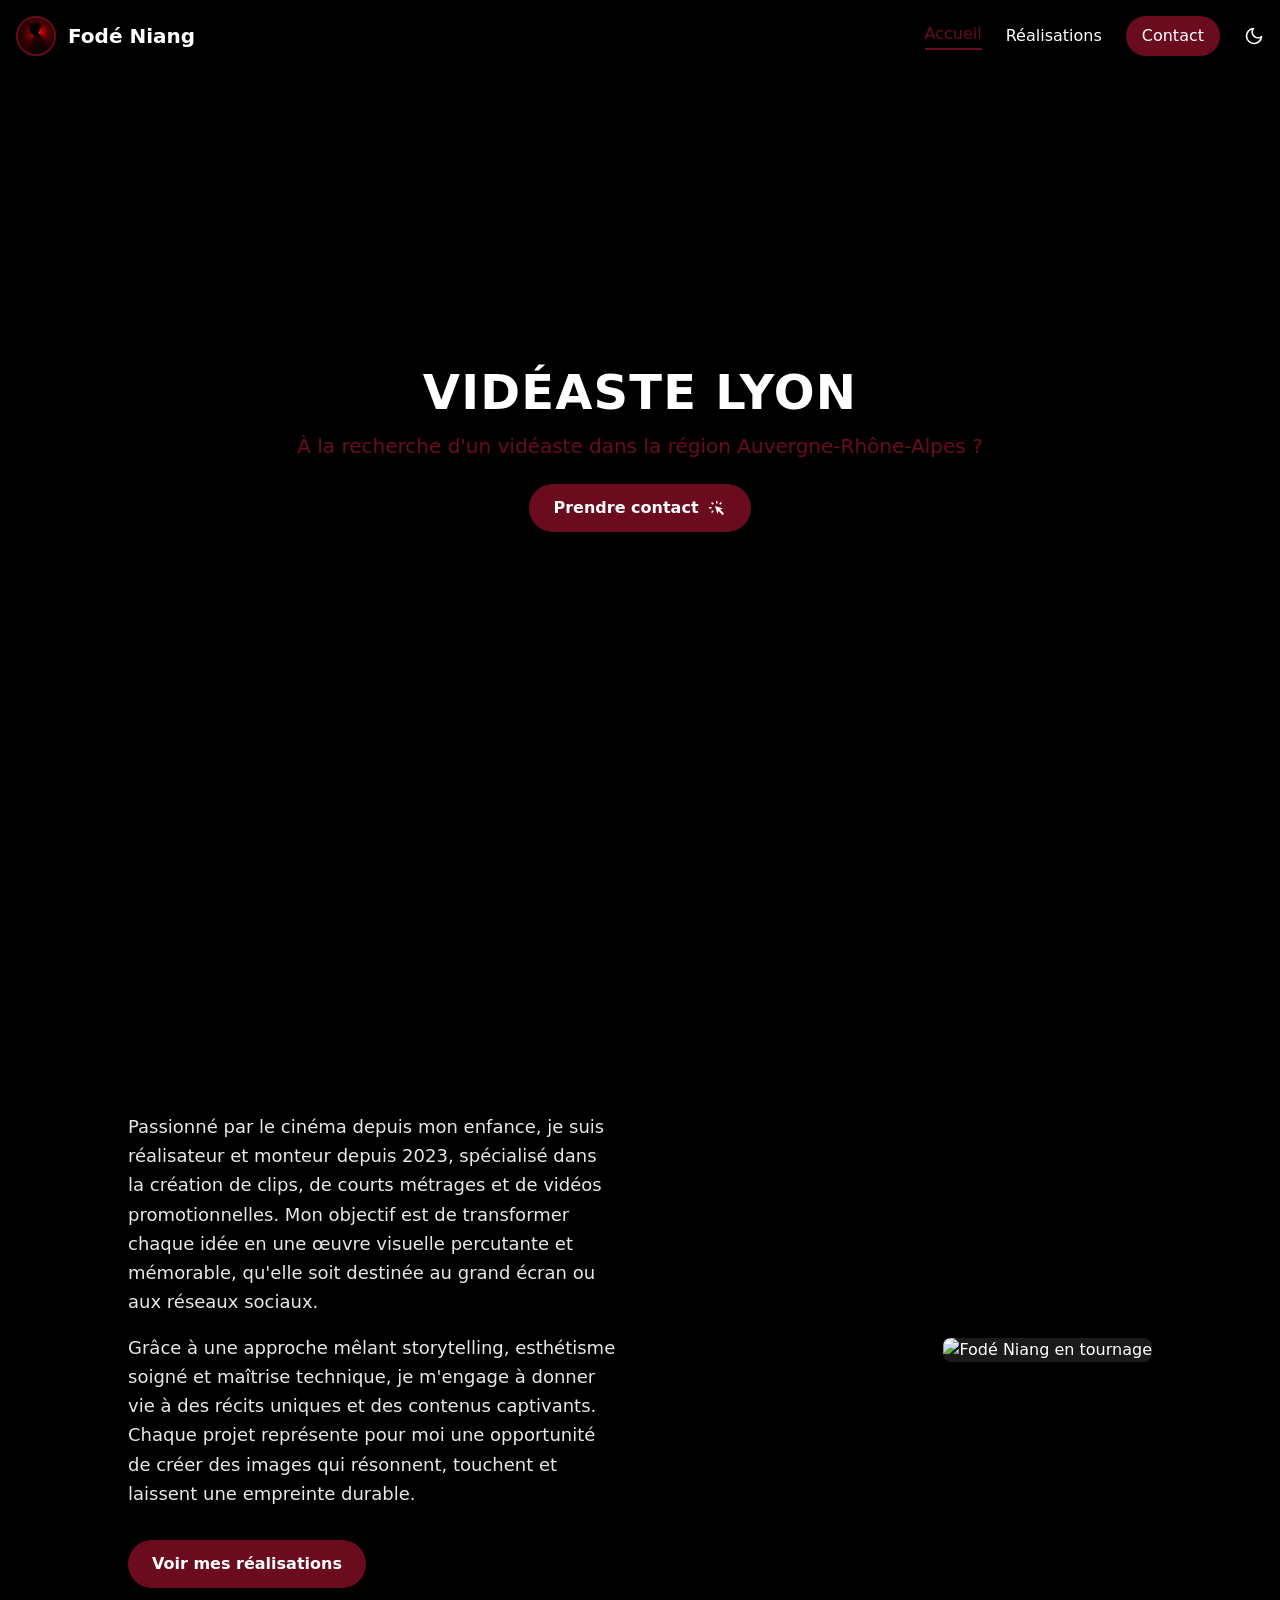
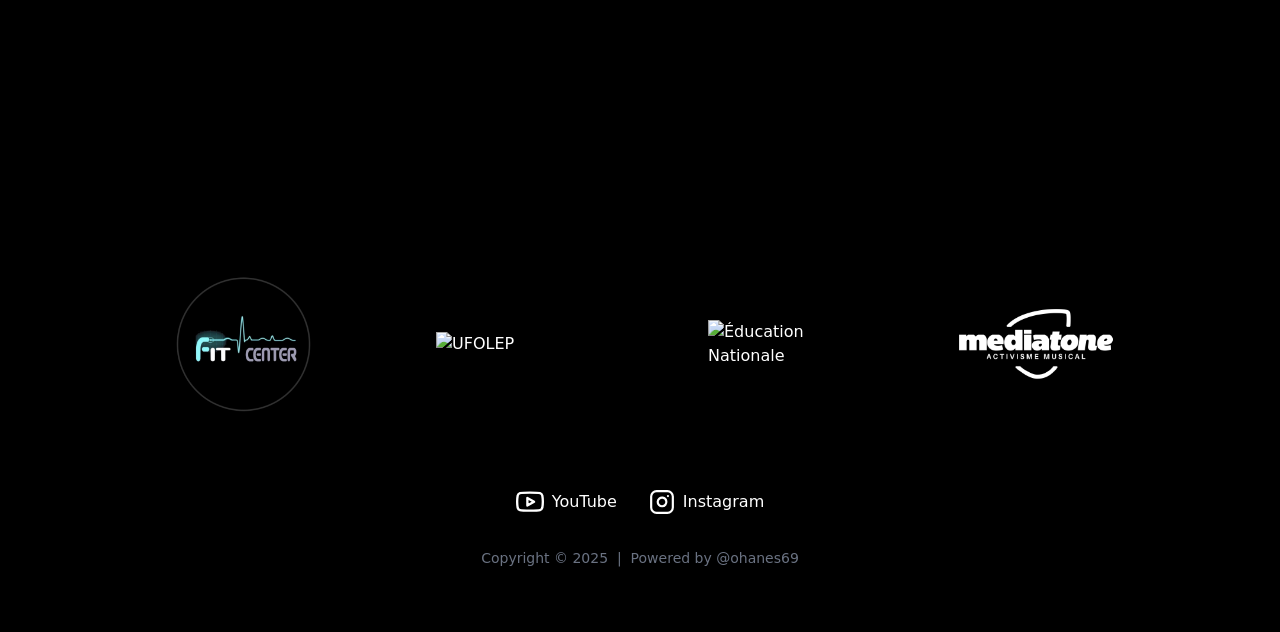
==== src/index.html @ ea73a795 "loading" ====
<!doctype html>
<html lang="fr">
<head>
  <meta charset="UTF-8">
  <title>Fodé Niang - Réalisateur & Monteur</title>
  <link rel="icon" type="image/png" href="./favicon/favicon-32x32.png" sizes="32x32" />
  <link rel="icon" type="image/png" href="./favicon/favicon-96x96.png" sizes="96x96" />
  <link rel="apple-touch-icon" sizes="180x180" href="./favicon/apple-touch-icon.png" />
  <link rel="manifest" href="./favicon/site.webmanifest" />
  <meta name="viewport" content="width=device-width, initial-scale=1.0">
  <link rel="stylesheet" href="./public/output.css">
  <link rel="stylesheet" href="index.css">
  <script src="theme.js" defer></script>
  <script src="index.js" defer></script>
</head>
<body class="bg-black text-white font-sans">

  <!-- Header -->
  <header class="fixed top-0 left-0 right-0 z-50 bg-black bg-opacity-90">
    <div class="container mx-auto px-4 py-4 flex justify-between items-center">
      <!-- Gauche : photo ronde + nom -->
      <a href="index.html" class="flex shrink-0 items-center gap-3 hover:opacity-80 transition">
        <img src="./content/photoprofil1.png" alt="Fodé Niang" class="w-10 h-10 rounded-full object-cover border-2 border-bordeaux">
        <span class="hidden sm:inline text-lg sm:text-xl font-semibold hover:text-bordeaux transition">Fodé Niang</span>
      </a>
      <!-- Droite : navigation -->
      <nav class="flex items-center gap-4 sm:gap-6">
        <a href="index.html" class="text-sm sm:text-base font-medium text-bordeaux border-b-2 border-bordeaux pb-0.5">Accueil</a>
        <a href="realisations.html" class="text-sm sm:text-base font-medium hover:text-bordeaux transition">Réalisations</a>
        <a href="contact.html" class="text-sm sm:text-base font-medium bg-bordeaux hover:bg-bordeaux-dark px-4 py-2 rounded-full transition">Contact</a>
        <button id="themeToggle" aria-label="Changer le thème" class="cursor-pointer text-white hover:text-bordeaux transition">
          <svg id="iconMoon" xmlns="http://www.w3.org/2000/svg" width="20" height="20" viewBox="0 0 24 24" fill="none" stroke="currentColor" stroke-width="2" stroke-linecap="round" stroke-linejoin="round"><path d="M21 12.79A9 9 0 1 1 11.21 3 7 7 0 0 0 21 12.79z"></path></svg>
          <svg id="iconSun" xmlns="http://www.w3.org/2000/svg" width="20" height="20" viewBox="0 0 24 24" fill="none" stroke="currentColor" stroke-width="2" stroke-linecap="round" stroke-linejoin="round"><circle cx="12" cy="12" r="5"></circle><line x1="12" y1="1" x2="12" y2="3"></line><line x1="12" y1="21" x2="12" y2="23"></line><line x1="4.22" y1="4.22" x2="5.64" y2="5.64"></line><line x1="18.36" y1="18.36" x2="19.78" y2="19.78"></line><line x1="1" y1="12" x2="3" y2="12"></line><line x1="21" y1="12" x2="23" y2="12"></line><line x1="4.22" y1="19.78" x2="5.64" y2="18.36"></line><line x1="18.36" y1="5.64" x2="19.78" y2="4.22"></line></svg>
        </button>
      </nav>
    </div>
  </header>

  <main>
    <!-- 1ère section : Bandeau vidéo + overlay -->
    <section class="relative w-full h-screen">
      <div class="absolute inset-0 z-0 overflow-hidden">
        <video
          autoplay
          muted
          loop
          playsinline
          preload="auto"
          disablePictureInPicture
          controlslist="nodownload nofullscreen noplaybackrate"
          id="heroVideo"
          class="w-full h-full object-cover pointer-events-none"
          tabindex="-1">
          <source src="https://foden.s3.fr-par.scw.cloud/bandeausitev3.mp4" type="video/mp4">
        </video>
        <!-- Overlay sombre -->
        <div class="absolute inset-0 bg-black/50"></div>
      </div>
      <div class="relative z-10 h-full flex items-center justify-center text-center px-6">
        <div>
          <h1 class="text-3xl sm:text-5xl font-extrabold mb-4 text-white uppercase tracking-wide">Vidéaste Lyon</h1>
          <p class="text-lg sm:text-xl text-bordeaux font-medium mb-6">À la recherche d'un vidéaste dans la région Auvergne-Rhône-Alpes ?</p>
          <a href="contact.html" class="inline-flex items-center gap-2 bg-bordeaux hover:bg-bordeaux-dark px-6 py-3 rounded-full font-semibold text-white transition">
            <span>Prendre contact</span>
            <svg xmlns="http://www.w3.org/2000/svg" height="20px" viewBox="0 -960 960 960" width="20px" fill="#FFFFFF">
              <path d="M96-456v-72h120v72H96Zm147 216-51-51 85-84 51 50-85 85Zm34-392-85-85 51-51 84 85-50 51Zm471 488L557-335l-53 143-120-384 384 120-143 53 191 191-68 68ZM432-696v-120h72v120h-72Zm203 63-51-50 85-85 51 51-85 84Z"/>
            </svg>
          </a>
        </div>
      </div>
    </section>

    <!-- 2ème section : Présentation -->
    <section class="min-h-screen flex items-center justify-center px-6 lg:px-32 py-20">
      <div class="container mx-auto grid grid-cols-1 lg:grid-cols-2 gap-12 items-center">
        <!-- Texte -->
        <div>
          <p class="text-lg leading-relaxed text-gray-200 mb-4">
            Passionné par le cinéma depuis mon enfance, je suis réalisateur et monteur depuis 2023, spécialisé dans la création de clips, de courts métrages et de vidéos promotionnelles. Mon objectif est de transformer chaque idée en une œuvre visuelle percutante et mémorable, qu'elle soit destinée au grand écran ou aux réseaux sociaux.
          </p>
          <p class="text-lg leading-relaxed text-gray-200 mb-8">
            Grâce à une approche mêlant storytelling, esthétisme soigné et maîtrise technique, je m'engage à donner vie à des récits uniques et des contenus captivants. Chaque projet représente pour moi une opportunité de créer des images qui résonnent, touchent et laissent une empreinte durable.
          </p>
          <a href="realisations.html" class="inline-block px-6 py-3 bg-bordeaux text-white rounded-full font-semibold hover:bg-bordeaux-dark transition">
            Voir mes réalisations
          </a>
        </div>
        <!-- Photo -->
        <div class="flex justify-center lg:justify-end">
          <img src="./content/IMG_8594.JPG" alt="Fodé Niang en tournage" class="rounded-lg shadow-lg max-w-full h-auto max-h-[600px] object-cover">
        </div>
      </div>
    </section>

    <!-- 3ème section : Partenaires & footer -->
    <section class="bg-white py-16 px-6 lg:px-12">
      <div class="max-w-5xl mx-auto">
        <!-- Logos -->
        <div class="grid grid-cols-2 lg:grid-cols-4 gap-8 items-center mb-16">
          <div class="flex justify-center transform hover:scale-105 transition-transform duration-300">
            <img src="./content/logo-fit-center-cropped.png" alt="Fit Center" class="w-24 sm:w-34 rounded-full">
          </div>
          <div class="flex justify-center transform hover:scale-105 transition-transform duration-300">
            <img src="./content/logo-UFOLEP.svg" alt="UFOLEP" class="w-28 sm:w-36">
          </div>
          <div class="flex justify-center transform hover:scale-105 transition-transform duration-300">
            <img src="./content/logo-education-nationale.svg" alt="Éducation Nationale" class="w-24 sm:w-32">
          </div>
          <div class="flex justify-center transform hover:scale-105 transition-transform duration-300">
            <img id="logoMediatone" src="./content/mediatone.png" alt="Mediatone" class="w-32 sm:w-40">
          </div>
        </div>
        <!-- Réseaux sociaux -->
        <div class="flex justify-center gap-8 mb-8">
          <a href="https://www.youtube.com/@Songefilms" target="_blank" class="flex items-center gap-2 text-black hover:opacity-70 transition font-medium">
            <svg xmlns="http://www.w3.org/2000/svg" width="28" height="28" viewBox="0 0 24 24" fill="none" stroke="currentColor" stroke-width="2" stroke-linecap="round" stroke-linejoin="round"><path d="M22.54 6.42a2.78 2.78 0 0 0-1.94-2C18.88 4 12 4 12 4s-6.88 0-8.6.46a2.78 2.78 0 0 0-1.94 2A29 29 0 0 0 1 11.75a29 29 0 0 0 .46 5.33A2.78 2.78 0 0 0 3.4 19c1.72.46 8.6.46 8.6.46s6.88 0 8.6-.46a2.78 2.78 0 0 0 1.94-2 29 29 0 0 0 .46-5.25 29 29 0 0 0-.46-5.33z"></path><polygon points="9.75 15.02 15.5 11.75 9.75 8.48 9.75 15.02"></polygon></svg>
            <span>YouTube</span>
          </a>
          <a href="https://www.instagram.com/songe__prod/" target="_blank" class="flex items-center gap-2 text-black hover:opacity-70 transition font-medium">
            <svg xmlns="http://www.w3.org/2000/svg" width="26" height="26" viewBox="0 0 24 24" fill="none" stroke="currentColor" stroke-width="2" stroke-linecap="round" stroke-linejoin="round"><rect x="2" y="2" width="20" height="20" rx="5" ry="5"></rect><path d="M16 11.37A4 4 0 1 1 12.63 8 4 4 0 0 1 16 11.37z"></path><line x1="17.5" y1="6.5" x2="17.51" y2="6.5"></line></svg>
            <span>Instagram</span>
          </a>
        </div>
        <!-- Copyright -->
        <p class="text-center text-gray-500 text-sm">
          Copyright &copy; 2025 &nbsp;|&nbsp; Powered by <a href="https://www.instagram.com/ohanes69/" target="_blank" class="text-gray-500 hover:text-bordeaux transition">@ohanes69</a>
        </p>
      </div>
    </section>
  </main>
</body>
</html>
---- src/public/output.css ----
/*! tailwindcss v4.0.0 | MIT License | https://tailwindcss.com */
@layer theme, base, components, utilities;
@layer theme {
  :root {
    --font-sans: ui-sans-serif, system-ui, sans-serif, "Apple Color Emoji",
      "Segoe UI Emoji", "Segoe UI Symbol", "Noto Color Emoji";
    --font-serif: ui-serif, Georgia, Cambria, "Times New Roman", Times, serif;
    --font-mono: ui-monospace, SFMono-Regular, Menlo, Monaco, Consolas,
      "Liberation Mono", "Courier New", monospace;
    --color-red-50: oklch(0.971 0.013 17.38);
    --color-red-100: oklch(0.936 0.032 17.717);
    --color-red-200: oklch(0.885 0.062 18.334);
    --color-red-300: oklch(0.808 0.114 19.571);
    --color-red-400: oklch(0.704 0.191 22.216);
    --color-red-500: oklch(0.637 0.237 25.331);
    --color-red-600: oklch(0.577 0.245 27.325);
    --color-red-700: oklch(0.505 0.213 27.518);
    --color-red-800: oklch(0.444 0.177 26.899);
    --color-red-900: oklch(0.396 0.141 25.723);
    --color-red-950: oklch(0.258 0.092 26.042);
    --color-orange-50: oklch(0.98 0.016 73.684);
    --color-orange-100: oklch(0.954 0.038 75.164);
    --color-orange-200: oklch(0.901 0.076 70.697);
    --color-orange-300: oklch(0.837 0.128 66.29);
    --color-orange-400: oklch(0.75 0.183 55.934);
    --color-orange-500: oklch(0.705 0.213 47.604);
    --color-orange-600: oklch(0.646 0.222 41.116);
    --color-orange-700: oklch(0.553 0.195 38.402);
    --color-orange-800: oklch(0.47 0.157 37.304);
    --color-orange-900: oklch(0.408 0.123 38.172);
    --color-orange-950: oklch(0.266 0.079 36.259);
    --color-amber-50: oklch(0.987 0.022 95.277);
    --color-amber-100: oklch(0.962 0.059 95.617);
    --color-amber-200: oklch(0.924 0.12 95.746);
    --color-amber-300: oklch(0.879 0.169 91.605);
    --color-amber-400: oklch(0.828 0.189 84.429);
    --color-amber-500: oklch(0.769 0.188 70.08);
    --color-amber-600: oklch(0.666 0.179 58.318);
    --color-amber-700: oklch(0.555 0.163 48.998);
    --color-amber-800: oklch(0.473 0.137 46.201);
    --color-amber-900: oklch(0.414 0.112 45.904);
    --color-amber-950: oklch(0.279 0.077 45.635);
    --color-yellow-50: oklch(0.987 0.026 102.212);
    --color-yellow-100: oklch(0.973 0.071 103.193);
    --color-yellow-200: oklch(0.945 0.129 101.54);
    --color-yellow-300: oklch(0.905 0.182 98.111);
    --color-yellow-400: oklch(0.852 0.199 91.936);
    --color-yellow-500: oklch(0.795 0.184 86.047);
    --color-yellow-600: oklch(0.681 0.162 75.834);
    --color-yellow-700: oklch(0.554 0.135 66.442);
    --color-yellow-800: oklch(0.476 0.114 61.907);
    --color-yellow-900: oklch(0.421 0.095 57.708);
    --color-yellow-950: oklch(0.286 0.066 53.813);
    --color-lime-50: oklch(0.986 0.031 120.757);
    --color-lime-100: oklch(0.967 0.067 122.328);
    --color-lime-200: oklch(0.938 0.127 124.321);
    --color-lime-300: oklch(0.897 0.196 126.665);
    --color-lime-400: oklch(0.841 0.238 128.85);
    --color-lime-500: oklch(0.768 0.233 130.85);
    --color-lime-600: oklch(0.648 0.2 131.684);
    --color-lime-700: oklch(0.532 0.157 131.589);
    --color-lime-800: oklch(0.453 0.124 130.933);
    --color-lime-900: oklch(0.405 0.101 131.063);
    --color-lime-950: oklch(0.274 0.072 132.109);
    --color-green-50: oklch(0.982 0.018 155.826);
    --color-green-100: oklch(0.962 0.044 156.743);
    --color-green-200: oklch(0.925 0.084 155.995);
    --color-green-300: oklch(0.871 0.15 154.449);
    --color-green-400: oklch(0.792 0.209 151.711);
    --color-green-500: oklch(0.723 0.219 149.579);
    --color-green-600: oklch(0.627 0.194 149.214);
    --color-green-700: oklch(0.527 0.154 150.069);
    --color-green-800: oklch(0.448 0.119 151.328);
    --color-green-900: oklch(0.393 0.095 152.535);
    --color-green-950: oklch(0.266 0.065 152.934);
    --color-emerald-50: oklch(0.979 0.021 166.113);
    --color-emerald-100: oklch(0.95 0.052 163.051);
    --color-emerald-200: oklch(0.905 0.093 164.15);
    --color-emerald-300: oklch(0.845 0.143 164.978);
    --color-emerald-400: oklch(0.765 0.177 163.223);
    --color-emerald-500: oklch(0.696 0.17 162.48);
    --color-emerald-600: oklch(0.596 0.145 163.225);
    --color-emerald-700: oklch(0.508 0.118 165.612);
    --color-emerald-800: oklch(0.432 0.095 166.913);
    --color-emerald-900: oklch(0.378 0.077 168.94);
    --color-emerald-950: oklch(0.262 0.051 172.552);
    --color-teal-50: oklch(0.984 0.014 180.72);
    --color-teal-100: oklch(0.953 0.051 180.801);
    --color-teal-200: oklch(0.91 0.096 180.426);
    --color-teal-300: oklch(0.855 0.138 181.071);
    --color-teal-400: oklch(0.777 0.152 181.912);
    --color-teal-500: oklch(0.704 0.14 182.503);
    --color-teal-600: oklch(0.6 0.118 184.704);
    --color-teal-700: oklch(0.511 0.096 186.391);
    --color-teal-800: oklch(0.437 0.078 188.216);
    --color-teal-900: oklch(0.386 0.063 188.416);
    --color-teal-950: oklch(0.277 0.046 192.524);
    --color-cyan-50: oklch(0.984 0.019 200.873);
    --color-cyan-100: oklch(0.956 0.045 203.388);
    --color-cyan-200: oklch(0.917 0.08 205.041);
    --color-cyan-300: oklch(0.865 0.127 207.078);
    --color-cyan-400: oklch(0.789 0.154 211.53);
    --color-cyan-500: oklch(0.715 0.143 215.221);
    --color-cyan-600: oklch(0.609 0.126 221.723);
    --color-cyan-700: oklch(0.52 0.105 223.128);
    --color-cyan-800: oklch(0.45 0.085 224.283);
    --color-cyan-900: oklch(0.398 0.07 227.392);
    --color-cyan-950: oklch(0.302 0.056 229.695);
    --color-sky-50: oklch(0.977 0.013 236.62);
    --color-sky-100: oklch(0.951 0.026 236.824);
    --color-sky-200: oklch(0.901 0.058 230.902);
    --color-sky-300: oklch(0.828 0.111 230.318);
    --color-sky-400: oklch(0.746 0.16 232.661);
    --color-sky-500: oklch(0.685 0.169 237.323);
    --color-sky-600: oklch(0.588 0.158 241.966);
    --color-sky-700: oklch(0.5 0.134 242.749);
    --color-sky-800: oklch(0.443 0.11 240.79);
    --color-sky-900: oklch(0.391 0.09 240.876);
    --color-sky-950: oklch(0.293 0.066 243.157);
    --color-blue-50: oklch(0.97 0.014 254.604);
    --color-blue-100: oklch(0.932 0.032 255.585);
    --color-blue-200: oklch(0.882 0.059 254.128);
    --color-blue-300: oklch(0.809 0.105 251.813);
    --color-blue-400: oklch(0.707 0.165 254.624);
    --color-blue-500: oklch(0.623 0.214 259.815);
    --color-blue-600: oklch(0.546 0.245 262.881);
    --color-blue-700: oklch(0.488 0.243 264.376);
    --color-blue-800: oklch(0.424 0.199 265.638);
    --color-blue-900: oklch(0.379 0.146 265.522);
    --color-blue-950: oklch(0.282 0.091 267.935);
    --color-indigo-50: oklch(0.962 0.018 272.314);
    --color-indigo-100: oklch(0.93 0.034 272.788);
    --color-indigo-200: oklch(0.87 0.065 274.039);
    --color-indigo-300: oklch(0.785 0.115 274.713);
    --color-indigo-400: oklch(0.673 0.182 276.935);
    --color-indigo-500: oklch(0.585 0.233 277.117);
    --color-indigo-600: oklch(0.511 0.262 276.966);
    --color-indigo-700: oklch(0.457 0.24 277.023);
    --color-indigo-800: oklch(0.398 0.195 277.366);
    --color-indigo-900: oklch(0.359 0.144 278.697);
    --color-indigo-950: oklch(0.257 0.09 281.288);
    --color-violet-50: oklch(0.969 0.016 293.756);
    --color-violet-100: oklch(0.943 0.029 294.588);
    --color-violet-200: oklch(0.894 0.057 293.283);
    --color-violet-300: oklch(0.811 0.111 293.571);
    --color-violet-400: oklch(0.702 0.183 293.541);
    --color-violet-500: oklch(0.606 0.25 292.717);
    --color-violet-600: oklch(0.541 0.281 293.009);
    --color-violet-700: oklch(0.491 0.27 292.581);
    --color-violet-800: oklch(0.432 0.232 292.759);
    --color-violet-900: oklch(0.38 0.189 293.745);
    --color-violet-950: oklch(0.283 0.141 291.089);
    --color-purple-50: oklch(0.977 0.014 308.299);
    --color-purple-100: oklch(0.946 0.033 307.174);
    --color-purple-200: oklch(0.902 0.063 306.703);
    --color-purple-300: oklch(0.827 0.119 306.383);
    --color-purple-400: oklch(0.714 0.203 305.504);
    --color-purple-500: oklch(0.627 0.265 303.9);
    --color-purple-600: oklch(0.558 0.288 302.321);
    --color-purple-700: oklch(0.496 0.265 301.924);
    --color-purple-800: oklch(0.438 0.218 303.724);
    --color-purple-900: oklch(0.381 0.176 304.987);
    --color-purple-950: oklch(0.291 0.149 302.717);
    --color-fuchsia-50: oklch(0.977 0.017 320.058);
    --color-fuchsia-100: oklch(0.952 0.037 318.852);
    --color-fuchsia-200: oklch(0.903 0.076 319.62);
    --color-fuchsia-300: oklch(0.833 0.145 321.434);
    --color-fuchsia-400: oklch(0.74 0.238 322.16);
    --color-fuchsia-500: oklch(0.667 0.295 322.15);
    --color-fuchsia-600: oklch(0.591 0.293 322.896);
    --color-fuchsia-700: oklch(0.518 0.253 323.949);
    --color-fuchsia-800: oklch(0.452 0.211 324.591);
    --color-fuchsia-900: oklch(0.401 0.17 325.612);
    --color-fuchsia-950: oklch(0.293 0.136 325.661);
    --color-pink-50: oklch(0.971 0.014 343.198);
    --color-pink-100: oklch(0.948 0.028 342.258);
    --color-pink-200: oklch(0.899 0.061 343.231);
    --color-pink-300: oklch(0.823 0.12 346.018);
    --color-pink-400: oklch(0.718 0.202 349.761);
    --color-pink-500: oklch(0.656 0.241 354.308);
    --color-pink-600: oklch(0.592 0.249 0.584);
    --color-pink-700: oklch(0.525 0.223 3.958);
    --color-pink-800: oklch(0.459 0.187 3.815);
    --color-pink-900: oklch(0.408 0.153 2.432);
    --color-pink-950: oklch(0.284 0.109 3.907);
    --color-rose-50: oklch(0.969 0.015 12.422);
    --color-rose-100: oklch(0.941 0.03 12.58);
    --color-rose-200: oklch(0.892 0.058 10.001);
    --color-rose-300: oklch(0.81 0.117 11.638);
    --color-rose-400: oklch(0.712 0.194 13.428);
    --color-rose-500: oklch(0.645 0.246 16.439);
    --color-rose-600: oklch(0.586 0.253 17.585);
    --color-rose-700: oklch(0.514 0.222 16.935);
    --color-rose-800: oklch(0.455 0.188 13.697);
    --color-rose-900: oklch(0.41 0.159 10.272);
    --color-rose-950: oklch(0.271 0.105 12.094);
    --color-slate-50: oklch(0.984 0.003 247.858);
    --color-slate-100: oklch(0.968 0.007 247.896);
    --color-slate-200: oklch(0.929 0.013 255.508);
    --color-slate-300: oklch(0.869 0.022 252.894);
    --color-slate-400: oklch(0.704 0.04 256.788);
    --color-slate-500: oklch(0.554 0.046 257.417);
    --color-slate-600: oklch(0.446 0.043 257.281);
    --color-slate-700: oklch(0.372 0.044 257.287);
    --color-slate-800: oklch(0.279 0.041 260.031);
    --color-slate-900: oklch(0.208 0.042 265.755);
    --color-slate-950: oklch(0.129 0.042 264.695);
    --color-gray-50: oklch(0.985 0.002 247.839);
    --color-gray-100: oklch(0.967 0.003 264.542);
    --color-gray-200: oklch(0.928 0.006 264.531);
    --color-gray-300: oklch(0.872 0.01 258.338);
    --color-gray-400: oklch(0.707 0.022 261.325);
    --color-gray-500: oklch(0.551 0.027 264.364);
    --color-gray-600: oklch(0.446 0.03 256.802);
    --color-gray-700: oklch(0.373 0.034 259.733);
    --color-gray-800: oklch(0.278 0.033 256.848);
    --color-gray-900: oklch(0.21 0.034 264.665);
    --color-gray-950: oklch(0.13 0.028 261.692);
    --color-zinc-50: oklch(0.985 0 0);
    --color-zinc-100: oklch(0.967 0.001 286.375);
    --color-zinc-200: oklch(0.92 0.004 286.32);
    --color-zinc-300: oklch(0.871 0.006 286.286);
    --color-zinc-400: oklch(0.705 0.015 286.067);
    --color-zinc-500: oklch(0.552 0.016 285.938);
    --color-zinc-600: oklch(0.442 0.017 285.786);
    --color-zinc-700: oklch(0.37 0.013 285.805);
    --color-zinc-800: oklch(0.274 0.006 286.033);
    --color-zinc-900: oklch(0.21 0.006 285.885);
    --color-zinc-950: oklch(0.141 0.005 285.823);
    --color-neutral-50: oklch(0.985 0 0);
    --color-neutral-100: oklch(0.97 0 0);
    --color-neutral-200: oklch(0.922 0 0);
    --color-neutral-300: oklch(0.87 0 0);
    --color-neutral-400: oklch(0.708 0 0);
    --color-neutral-500: oklch(0.556 0 0);
    --color-neutral-600: oklch(0.439 0 0);
    --color-neutral-700: oklch(0.371 0 0);
    --color-neutral-800: oklch(0.269 0 0);
    --color-neutral-900: oklch(0.205 0 0);
    --color-neutral-950: oklch(0.145 0 0);
    --color-stone-50: oklch(0.985 0.001 106.423);
    --color-stone-100: oklch(0.97 0.001 106.424);
    --color-stone-200: oklch(0.923 0.003 48.717);
    --color-stone-300: oklch(0.869 0.005 56.366);
    --color-stone-400: oklch(0.709 0.01 56.259);
    --color-stone-500: oklch(0.553 0.013 58.071);
    --color-stone-600: oklch(0.444 0.011 73.639);
    --color-stone-700: oklch(0.374 0.01 67.558);
    --color-stone-800: oklch(0.268 0.007 34.298);
    --color-stone-900: oklch(0.216 0.006 56.043);
    --color-stone-950: oklch(0.147 0.004 49.25);
    --color-black: #000;
    --color-white: #fff;
    --spacing: 0.25rem;
    --breakpoint-sm: 40rem;
    --breakpoint-md: 48rem;
    --breakpoint-lg: 64rem;
    --breakpoint-xl: 80rem;
    --breakpoint-2xl: 96rem;
    --container-3xs: 16rem;
    --container-2xs: 18rem;
    --container-xs: 20rem;
    --container-sm: 24rem;
    --container-md: 28rem;
    --container-lg: 32rem;
    --container-xl: 36rem;
    --container-2xl: 42rem;
    --container-3xl: 48rem;
    --container-4xl: 56rem;
    --container-5xl: 64rem;
    --container-6xl: 72rem;
    --container-7xl: 80rem;
    --text-xs: 0.75rem;
    --text-xs--line-height: calc(1 / 0.75);
    --text-sm: 0.875rem;
    --text-sm--line-height: calc(1.25 / 0.875);
    --text-base: 1rem;
    --text-base--line-height: calc(1.5 / 1);
    --text-lg: 1.125rem;
    --text-lg--line-height: calc(1.75 / 1.125);
    --text-xl: 1.25rem;
    --text-xl--line-height: calc(1.75 / 1.25);
    --text-2xl: 1.5rem;
    --text-2xl--line-height: calc(2 / 1.5);
    --text-3xl: 1.875rem;
    --text-3xl--line-height: calc(2.25 / 1.875);
    --text-4xl: 2.25rem;
    --text-4xl--line-height: calc(2.5 / 2.25);
    --text-5xl: 3rem;
    --text-5xl--line-height: 1;
    --text-6xl: 3.75rem;
    --text-6xl--line-height: 1;
    --text-7xl: 4.5rem;
    --text-7xl--line-height: 1;
    --text-8xl: 6rem;
    --text-8xl--line-height: 1;
    --text-9xl: 8rem;
    --text-9xl--line-height: 1;
    --font-weight-thin: 100;
    --font-weight-extralight: 200;
    --font-weight-light: 300;
    --font-weight-normal: 400;
    --font-weight-medium: 500;
    --font-weight-semibold: 600;
    --font-weight-bold: 700;
    --font-weight-extrabold: 800;
    --font-weight-black: 900;
    --tracking-tighter: -0.05em;
    --tracking-tight: -0.025em;
    --tracking-normal: 0em;
    --tracking-wide: 0.025em;
    --tracking-wider: 0.05em;
    --tracking-widest: 0.1em;
    --leading-tight: 1.25;
    --leading-snug: 1.375;
    --leading-normal: 1.5;
    --leading-relaxed: 1.625;
    --leading-loose: 2;
    --radius-xs: 0.125rem;
    --radius-sm: 0.25rem;
    --radius-md: 0.375rem;
    --radius-lg: 0.5rem;
    --radius-xl: 0.75rem;
    --radius-2xl: 1rem;
    --radius-3xl: 1.5rem;
    --radius-4xl: 2rem;
    --shadow-2xs: 0 1px rgb(0 0 0 / 0.05);
    --shadow-xs: 0 1px 2px 0 rgb(0 0 0 / 0.05);
    --shadow-sm: 0 1px 3px 0 rgb(0 0 0 / 0.1), 0 1px 2px -1px rgb(0 0 0 / 0.1);
    --shadow-md: 0 4px 6px -1px rgb(0 0 0 / 0.1),
      0 2px 4px -2px rgb(0 0 0 / 0.1);
    --shadow-lg: 0 10px 15px -3px rgb(0 0 0 / 0.1),
      0 4px 6px -4px rgb(0 0 0 / 0.1);
    --shadow-xl: 0 20px 25px -5px rgb(0 0 0 / 0.1),
      0 8px 10px -6px rgb(0 0 0 / 0.1);
    --shadow-2xl: 0 25px 50px -12px rgb(0 0 0 / 0.25);
    --inset-shadow-2xs: inset 0 1px rgb(0 0 0 / 0.05);
    --inset-shadow-xs: inset 0 1px 1px rgb(0 0 0 / 0.05);
    --inset-shadow-sm: inset 0 2px 4px rgb(0 0 0 / 0.05);
    --drop-shadow-xs: 0 1px 1px rgb(0 0 0 / 0.05);
    --drop-shadow-sm: 0 1px 2px rgb(0 0 0 / 0.15);
    --drop-shadow-md: 0 3px 3px rgb(0 0 0 / 0.12);
    --drop-shadow-lg: 0 4px 4px rgb(0 0 0 / 0.15);
    --drop-shadow-xl: 0 9px 7px rgb(0 0 0 / 0.1);
    --drop-shadow-2xl: 0 25px 25px rgb(0 0 0 / 0.15);
    --ease-in: cubic-bezier(0.4, 0, 1, 1);
    --ease-out: cubic-bezier(0, 0, 0.2, 1);
    --ease-in-out: cubic-bezier(0.4, 0, 0.2, 1);
    --animate-spin: spin 1s linear infinite;
    --animate-ping: ping 1s cubic-bezier(0, 0, 0.2, 1) infinite;
    --animate-pulse: pulse 2s cubic-bezier(0.4, 0, 0.6, 1) infinite;
    --animate-bounce: bounce 1s infinite;
    --blur-xs: 4px;
    --blur-sm: 8px;
    --blur-md: 12px;
    --blur-lg: 16px;
    --blur-xl: 24px;
    --blur-2xl: 40px;
    --blur-3xl: 64px;
    --perspective-dramatic: 100px;
    --perspective-near: 300px;
    --perspective-normal: 500px;
    --perspective-midrange: 800px;
    --perspective-distant: 1200px;
    --aspect-video: 16 / 9;
    --default-transition-duration: 150ms;
    --default-transition-timing-function: cubic-bezier(0.4, 0, 0.2, 1);
    --default-font-family: var(--font-sans);
    --default-font-feature-settings: var(--font-sans--font-feature-settings);
    --default-font-variation-settings: var(
      --font-sans--font-variation-settings
    );
    --default-mono-font-family: var(--font-mono);
    --default-mono-font-feature-settings: var(
      --font-mono--font-feature-settings
    );
    --default-mono-font-variation-settings: var(
      --font-mono--font-variation-settings
    );
    --color-bordeaux: #6b0c1e;
    --color-bordeaux-dark: #4f0915;
  }
}
@layer base {
  *, ::after, ::before, ::backdrop, ::file-selector-button {
    box-sizing: border-box;
    margin: 0;
    padding: 0;
    border: 0 solid;
  }
  html, :host {
    line-height: 1.5;
    -webkit-text-size-adjust: 100%;
    tab-size: 4;
    font-family: var( --default-font-family, ui-sans-serif, system-ui, sans-serif, "Apple Color Emoji", "Segoe UI Emoji", "Segoe UI Symbol", "Noto Color Emoji" );
    font-feature-settings: var(--default-font-feature-settings, normal);
    font-variation-settings: var( --default-font-variation-settings, normal );
    -webkit-tap-highlight-color: transparent;
  }
  body {
    line-height: inherit;
  }
  hr {
    height: 0;
    color: inherit;
    border-top-width: 1px;
  }
  abbr:where([title]) {
    -webkit-text-decoration: underline dotted;
    text-decoration: underline dotted;
  }
  h1, h2, h3, h4, h5, h6 {
    font-size: inherit;
    font-weight: inherit;
  }
  a {
    color: inherit;
    -webkit-text-decoration: inherit;
    text-decoration: inherit;
  }
  b, strong {
    font-weight: bolder;
  }
  code, kbd, samp, pre {
    font-family: var( --default-mono-font-family, ui-monospace, SFMono-Regular, Menlo, Monaco, Consolas, "Liberation Mono", "Courier New", monospace );
    font-feature-settings: var( --default-mono-font-feature-settings, normal );
    font-variation-settings: var( --default-mono-font-variation-settings, normal );
    font-size: 1em;
  }
  small {
    font-size: 80%;
  }
  sub, sup {
    font-size: 75%;
    line-height: 0;
    position: relative;
    vertical-align: baseline;
  }
  sub {
    bottom: -0.25em;
  }
  sup {
    top: -0.5em;
  }
  table {
    text-indent: 0;
    border-color: inherit;
    border-collapse: collapse;
  }
  :-moz-focusring {
    outline: auto;
  }
  progress {
    vertical-align: baseline;
  }
  summary {
    display: list-item;
  }
  ol, ul, menu {
    list-style: none;
  }
  img, svg, video, canvas, audio, iframe, embed, object {
    display: block;
    vertical-align: middle;
  }
  img, video {
    max-width: 100%;
    height: auto;
  }
  button, input, select, optgroup, textarea, ::file-selector-button {
    font: inherit;
    font-feature-settings: inherit;
    font-variation-settings: inherit;
    letter-spacing: inherit;
    color: inherit;
    border-radius: 0;
    background-color: transparent;
    opacity: 1;
  }
  :where(select:is([multiple], [size])) optgroup {
    font-weight: bolder;
  }
  :where(select:is([multiple], [size])) optgroup option {
    padding-inline-start: 20px;
  }
  ::file-selector-button {
    margin-inline-end: 4px;
  }
  ::placeholder {
    opacity: 1;
    color: color-mix(in oklab, currentColor 50%, transparent);
  }
  textarea {
    resize: vertical;
  }
  ::-webkit-search-decoration {
    -webkit-appearance: none;
  }
  ::-webkit-date-and-time-value {
    min-height: 1lh;
    text-align: inherit;
  }
  ::-webkit-datetime-edit {
    display: inline-flex;
  }
  ::-webkit-datetime-edit-fields-wrapper {
    padding: 0;
  }
  ::-webkit-datetime-edit, ::-webkit-datetime-edit-year-field, ::-webkit-datetime-edit-month-field, ::-webkit-datetime-edit-day-field, ::-webkit-datetime-edit-hour-field, ::-webkit-datetime-edit-minute-field, ::-webkit-datetime-edit-second-field, ::-webkit-datetime-edit-millisecond-field, ::-webkit-datetime-edit-meridiem-field {
    padding-block: 0;
  }
  :-moz-ui-invalid {
    box-shadow: none;
  }
  button, input:where([type="button"], [type="reset"], [type="submit"]), ::file-selector-button {
    appearance: button;
  }
  ::-webkit-inner-spin-button, ::-webkit-outer-spin-button {
    height: auto;
  }
  [hidden]:where(:not([hidden="until-found"])) {
    display: none !important;
  }
}
@layer utilities {
  .pointer-events-none {
    pointer-events: none;
  }
  .visible {
    visibility: visible;
  }
  .absolute {
    position: absolute;
  }
  .fixed {
    position: fixed;
  }
  .relative {
    position: relative;
  }
  .inset-0 {
    inset: calc(var(--spacing) * 0);
  }
  .top-0 {
    top: calc(var(--spacing) * 0);
  }
  .top-4 {
    top: calc(var(--spacing) * 4);
  }
  .right-0 {
    right: calc(var(--spacing) * 0);
  }
  .right-4 {
    right: calc(var(--spacing) * 4);
  }
  .left-0 {
    left: calc(var(--spacing) * 0);
  }
  .z-0 {
    z-index: 0;
  }
  .z-5 {
    z-index: 5;
  }
  .z-7 {
    z-index: 7;
  }
  .z-8 {
    z-index: 8;
  }
  .z-9 {
    z-index: 9;
  }
  .z-10 {
    z-index: 10;
  }
  .z-50 {
    z-index: 50;
  }
  .container {
    width: 100%;
    @media (width >= 40rem) {
      max-width: 40rem;
    }
    @media (width >= 48rem) {
      max-width: 48rem;
    }
    @media (width >= 64rem) {
      max-width: 64rem;
    }
    @media (width >= 80rem) {
      max-width: 80rem;
    }
    @media (width >= 96rem) {
      max-width: 96rem;
    }
  }
  .m-1 {
    margin: calc(var(--spacing) * 1);
  }
  .m-2 {
    margin: calc(var(--spacing) * 2);
  }
  .m-4 {
    margin: calc(var(--spacing) * 4);
  }
  .m-5 {
    margin: calc(var(--spacing) * 5);
  }
  .mx-auto {
    margin-inline: auto;
  }
  .mt-14 {
    margin-top: calc(var(--spacing) * 14);
  }
  .mt-16 {
    margin-top: calc(var(--spacing) * 16);
  }
  .mb-1 {
    margin-bottom: calc(var(--spacing) * 1);
  }
  .mb-2 {
    margin-bottom: calc(var(--spacing) * 2);
  }
  .mb-4 {
    margin-bottom: calc(var(--spacing) * 4);
  }
  .mb-6 {
    margin-bottom: calc(var(--spacing) * 6);
  }
  .mb-8 {
    margin-bottom: calc(var(--spacing) * 8);
  }
  .mb-12 {
    margin-bottom: calc(var(--spacing) * 12);
  }
  .mb-16 {
    margin-bottom: calc(var(--spacing) * 16);
  }
  .block {
    display: block;
  }
  .flex {
    display: flex;
  }
  .grid {
    display: grid;
  }
  .hidden {
    display: none;
  }
  .inline-block {
    display: inline-block;
  }
  .inline-flex {
    display: inline-flex;
  }
  .aspect-video {
    aspect-ratio: var(--aspect-video);
  }
  .h-5 {
    height: calc(var(--spacing) * 5);
  }
  .h-6 {
    height: calc(var(--spacing) * 6);
  }
  .h-10 {
    height: calc(var(--spacing) * 10);
  }
  .h-\[40vh\] {
    height: 40vh;
  }
  .h-\[80vh\] {
    height: 80vh;
  }
  .h-auto {
    height: auto;
  }
  .h-full {
    height: 100%;
  }
  .h-screen {
    height: 100vh;
  }
  .max-h-\[600px\] {
    max-height: 600px;
  }
  .min-h-64 {
    min-height: calc(var(--spacing) * 64);
  }
  .min-h-screen {
    min-height: 100vh;
  }
  .w-2 {
    width: calc(var(--spacing) * 2);
  }
  .w-7 {
    width: calc(var(--spacing) * 7);
  }
  .w-10 {
    width: calc(var(--spacing) * 10);
  }
  .w-24 {
    width: calc(var(--spacing) * 24);
  }
  .w-28 {
    width: calc(var(--spacing) * 28);
  }
  .w-32 {
    width: calc(var(--spacing) * 32);
  }
  .w-full {
    width: 100%;
  }
  .max-w-5xl {
    max-width: var(--container-5xl);
  }
  .max-w-6xl {
    max-width: var(--container-6xl);
  }
  .max-w-7xl {
    max-width: var(--container-7xl);
  }
  .max-w-full {
    max-width: 100%;
  }
  .flex-1 {
    flex: 1;
  }
  .shrink-0 {
    flex-shrink: 0;
  }
  .transform {
    transform: var(--tw-rotate-x) var(--tw-rotate-y) var(--tw-rotate-z) var(--tw-skew-x) var(--tw-skew-y);
  }
  .cursor-pointer {
    cursor: pointer;
  }
  .resize-none {
    resize: none;
  }
  .grid-cols-1 {
    grid-template-columns: repeat(1, minmax(0, 1fr));
  }
  .grid-cols-2 {
    grid-template-columns: repeat(2, minmax(0, 1fr));
  }
  .flex-col {
    flex-direction: column;
  }
  .items-center {
    align-items: center;
  }
  .justify-between {
    justify-content: space-between;
  }
  .justify-center {
    justify-content: center;
  }
  .gap-2 {
    gap: calc(var(--spacing) * 2);
  }
  .gap-3 {
    gap: calc(var(--spacing) * 3);
  }
  .gap-4 {
    gap: calc(var(--spacing) * 4);
  }
  .gap-8 {
    gap: calc(var(--spacing) * 8);
  }
  .gap-12 {
    gap: calc(var(--spacing) * 12);
  }
  .space-y-5 {
    :where(& > :not(:last-child)) {
      --tw-space-y-reverse: 0;
      margin-block-start: calc(calc(var(--spacing) * 5) * var(--tw-space-y-reverse));
      margin-block-end: calc(calc(var(--spacing) * 5) * calc(1 - var(--tw-space-y-reverse)));
    }
  }
  .overflow-hidden {
    overflow: hidden;
  }
  .rounded-2xl {
    border-radius: var(--radius-2xl);
  }
  .rounded-full {
    border-radius: calc(infinity * 1px);
  }
  .rounded-lg {
    border-radius: var(--radius-lg);
  }
  .border {
    border-style: var(--tw-border-style);
    border-width: 1px;
  }
  .border-2 {
    border-style: var(--tw-border-style);
    border-width: 2px;
  }
  .border-b-2 {
    border-bottom-style: var(--tw-border-style);
    border-bottom-width: 2px;
  }
  .border-bordeaux {
    border-color: var(--color-bordeaux);
  }
  .border-gray-700 {
    border-color: var(--color-gray-700);
  }
  .border-gray-800 {
    border-color: var(--color-gray-800);
  }
  .bg-black {
    background-color: var(--color-black);
  }
  .bg-black\/5 {
    background-color: color-mix(in oklab, var(--color-black) 5%, transparent);
  }
  .bg-black\/50 {
    background-color: color-mix(in oklab, var(--color-black) 50%, transparent);
  }
  .bg-bordeaux {
    background-color: var(--color-bordeaux);
  }
  .bg-gray-900 {
    background-color: var(--color-gray-900);
  }
  .bg-white {
    background-color: var(--color-white);
  }
  .object-cover {
    object-fit: cover;
  }
  .p-2 {
    padding: calc(var(--spacing) * 2);
  }
  .p-3 {
    padding: calc(var(--spacing) * 3);
  }
  .p-5 {
    padding: calc(var(--spacing) * 5);
  }
  .p-7 {
    padding: calc(var(--spacing) * 7);
  }
  .p-8 {
    padding: calc(var(--spacing) * 8);
  }
  .px-4 {
    padding-inline: calc(var(--spacing) * 4);
  }
  .px-6 {
    padding-inline: calc(var(--spacing) * 6);
  }
  .py-2 {
    padding-block: calc(var(--spacing) * 2);
  }
  .py-3 {
    padding-block: calc(var(--spacing) * 3);
  }
  .py-4 {
    padding-block: calc(var(--spacing) * 4);
  }
  .py-6 {
    padding-block: calc(var(--spacing) * 6);
  }
  .py-12 {
    padding-block: calc(var(--spacing) * 12);
  }
  .py-16 {
    padding-block: calc(var(--spacing) * 16);
  }
  .py-20 {
    padding-block: calc(var(--spacing) * 20);
  }
  .pt-20 {
    padding-top: calc(var(--spacing) * 20);
  }
  .pb-0\.5 {
    padding-bottom: calc(var(--spacing) * 0.5);
  }
  .pb-12 {
    padding-bottom: calc(var(--spacing) * 12);
  }
  .text-center {
    text-align: center;
  }
  .font-sans {
    font-family: var(--font-sans);
  }
  .text-2xl {
    font-size: var(--text-2xl);
    line-height: var(--tw-leading, var(--text-2xl--line-height));
  }
  .text-3xl {
    font-size: var(--text-3xl);
    line-height: var(--tw-leading, var(--text-3xl--line-height));
  }
  .text-lg {
    font-size: var(--text-lg);
    line-height: var(--tw-leading, var(--text-lg--line-height));
  }
  .text-sm {
    font-size: var(--text-sm);
    line-height: var(--tw-leading, var(--text-sm--line-height));
  }
  .text-xl {
    font-size: var(--text-xl);
    line-height: var(--tw-leading, var(--text-xl--line-height));
  }
  .leading-relaxed {
    --tw-leading: var(--leading-relaxed);
    line-height: var(--leading-relaxed);
  }
  .font-extrabold {
    --tw-font-weight: var(--font-weight-extrabold);
    font-weight: var(--font-weight-extrabold);
  }
  .font-medium {
    --tw-font-weight: var(--font-weight-medium);
    font-weight: var(--font-weight-medium);
  }
  .font-semibold {
    --tw-font-weight: var(--font-weight-semibold);
    font-weight: var(--font-weight-semibold);
  }
  .tracking-wide {
    --tw-tracking: var(--tracking-wide);
    letter-spacing: var(--tracking-wide);
  }
  .text-black {
    color: var(--color-black);
  }
  .text-bordeaux {
    color: var(--color-bordeaux);
  }
  .text-gray-200 {
    color: var(--color-gray-200);
  }
  .text-gray-400 {
    color: var(--color-gray-400);
  }
  .text-gray-500 {
    color: var(--color-gray-500);
  }
  .text-white {
    color: var(--color-white);
  }
  .uppercase {
    text-transform: uppercase;
  }
  .placeholder-gray-500 {
    &::placeholder {
      color: var(--color-gray-500);
    }
  }
  .shadow-2xl {
    --tw-shadow: 0 25px 50px -12px var(--tw-shadow-color, rgb(0 0 0 / 0.25));
    box-shadow: var(--tw-inset-shadow), var(--tw-inset-ring-shadow), var(--tw-ring-offset-shadow), var(--tw-ring-shadow), var(--tw-shadow);
  }
  .shadow-lg {
    --tw-shadow: 0 10px 15px -3px var(--tw-shadow-color, rgb(0 0 0 / 0.1)), 0 4px 6px -4px var(--tw-shadow-color, rgb(0 0 0 / 0.1));
    box-shadow: var(--tw-inset-shadow), var(--tw-inset-ring-shadow), var(--tw-ring-offset-shadow), var(--tw-ring-shadow), var(--tw-shadow);
  }
  .invert {
    --tw-invert: invert(100%);
    filter: var(--tw-blur,) var(--tw-brightness,) var(--tw-contrast,) var(--tw-grayscale,) var(--tw-hue-rotate,) var(--tw-invert,) var(--tw-saturate,) var(--tw-sepia,) var(--tw-drop-shadow,);
  }
  .filter {
    filter: var(--tw-blur,) var(--tw-brightness,) var(--tw-contrast,) var(--tw-grayscale,) var(--tw-hue-rotate,) var(--tw-invert,) var(--tw-saturate,) var(--tw-sepia,) var(--tw-drop-shadow,);
  }
  .transition {
    transition-property: color, background-color, border-color, outline-color, text-decoration-color, fill, stroke, --tw-gradient-from, --tw-gradient-via, --tw-gradient-to, opacity, box-shadow, transform, translate, scale, rotate, filter, -webkit-backdrop-filter, backdrop-filter;
    transition-timing-function: var(--tw-ease, var(--default-transition-timing-function));
    transition-duration: var(--tw-duration, var(--default-transition-duration));
  }
  .transition-transform {
    transition-property: transform, translate, scale, rotate;
    transition-timing-function: var(--tw-ease, var(--default-transition-timing-function));
    transition-duration: var(--tw-duration, var(--default-transition-duration));
  }
  .duration-300 {
    --tw-duration: 300ms;
    transition-duration: 300ms;
  }
  .\[e\:K�\16 H�׭3\] {
    e: K�H�׭3;
  }
  .hover\:scale-105 {
    &:hover {
      @media (hover: hover) {
        --tw-scale-x: 105%;
        --tw-scale-y: 105%;
        --tw-scale-z: 105%;
        scale: var(--tw-scale-x) var(--tw-scale-y);
      }
    }
  }
  .hover\:bg-bordeaux-dark {
    &:hover {
      @media (hover: hover) {
        background-color: var(--color-bordeaux-dark);
      }
    }
  }
  .hover\:text-bordeaux {
    &:hover {
      @media (hover: hover) {
        color: var(--color-bordeaux);
      }
    }
  }
  .hover\:opacity-70 {
    &:hover {
      @media (hover: hover) {
        opacity: 70%;
      }
    }
  }
  .hover\:opacity-80 {
    &:hover {
      @media (hover: hover) {
        opacity: 80%;
      }
    }
  }
  .focus\:border-bordeaux {
    &:focus {
      border-color: var(--color-bordeaux);
    }
  }
  .focus\:outline-none {
    &:focus {
      --tw-outline-style: none;
      outline-style: none;
    }
  }
  .sm\:inline {
    @media (width >= 40rem) {
      display: inline;
    }
  }
  .sm\:h-\[50vh\] {
    @media (width >= 40rem) {
      height: 50vh;
    }
  }
  .sm\:w-32 {
    @media (width >= 40rem) {
      width: calc(var(--spacing) * 32);
    }
  }
  .sm\:w-34 {
    @media (width >= 40rem) {
      width: calc(var(--spacing) * 34);
    }
  }
  .sm\:w-36 {
    @media (width >= 40rem) {
      width: calc(var(--spacing) * 36);
    }
  }
  .sm\:w-40 {
    @media (width >= 40rem) {
      width: calc(var(--spacing) * 40);
    }
  }
  .sm\:grid-cols-2 {
    @media (width >= 40rem) {
      grid-template-columns: repeat(2, minmax(0, 1fr));
    }
  }
  .sm\:gap-4 {
    @media (width >= 40rem) {
      gap: calc(var(--spacing) * 4);
    }
  }
  .sm\:gap-6 {
    @media (width >= 40rem) {
      gap: calc(var(--spacing) * 6);
    }
  }
  .sm\:p-6 {
    @media (width >= 40rem) {
      padding: calc(var(--spacing) * 6);
    }
  }
  .sm\:px-8 {
    @media (width >= 40rem) {
      padding-inline: calc(var(--spacing) * 8);
    }
  }
  .sm\:text-5xl {
    @media (width >= 40rem) {
      font-size: var(--text-5xl);
      line-height: var(--tw-leading, var(--text-5xl--line-height));
    }
  }
  .sm\:text-base {
    @media (width >= 40rem) {
      font-size: var(--text-base);
      line-height: var(--tw-leading, var(--text-base--line-height));
    }
  }
  .sm\:text-xl {
    @media (width >= 40rem) {
      font-size: var(--text-xl);
      line-height: var(--tw-leading, var(--text-xl--line-height));
    }
  }
  .md\:h-\[60vh\] {
    @media (width >= 48rem) {
      height: 60vh;
    }
  }
  .lg\:w-1\/2 {
    @media (width >= 64rem) {
      width: calc(1/2 * 100%);
    }
  }
  .lg\:grid-cols-2 {
    @media (width >= 64rem) {
      grid-template-columns: repeat(2, minmax(0, 1fr));
    }
  }
  .lg\:grid-cols-4 {
    @media (width >= 64rem) {
      grid-template-columns: repeat(4, minmax(0, 1fr));
    }
  }
  .lg\:flex-row {
    @media (width >= 64rem) {
      flex-direction: row;
    }
  }
  .lg\:justify-end {
    @media (width >= 64rem) {
      justify-content: flex-end;
    }
  }
  .lg\:px-12 {
    @media (width >= 64rem) {
      padding-inline: calc(var(--spacing) * 12);
    }
  }
  .lg\:px-32 {
    @media (width >= 64rem) {
      padding-inline: calc(var(--spacing) * 32);
    }
  }
}
@keyframes spin {
  to {
    transform: rotate(360deg);
  }
}
@keyframes ping {
  75%, 100% {
    transform: scale(2);
    opacity: 0;
  }
}
@keyframes pulse {
  50% {
    opacity: 0.5;
  }
}
@keyframes bounce {
  0%, 100% {
    transform: translateY(-25%);
    animation-timing-function: cubic-bezier(0.8, 0, 1, 1);
  }
  50% {
    transform: none;
    animation-timing-function: cubic-bezier(0, 0, 0.2, 1);
  }
}
@property --tw-rotate-x {
  syntax: "*";
  inherits: false;
  initial-value: rotateX(0);
}
@property --tw-rotate-y {
  syntax: "*";
  inherits: false;
  initial-value: rotateY(0);
}
@property --tw-rotate-z {
  syntax: "*";
  inherits: false;
  initial-value: rotateZ(0);
}
@property --tw-skew-x {
  syntax: "*";
  inherits: false;
  initial-value: skewX(0);
}
@property --tw-skew-y {
  syntax: "*";
  inherits: false;
  initial-value: skewY(0);
}
@property --tw-space-y-reverse {
  syntax: "*";
  inherits: false;
  initial-value: 0;
}
@property --tw-border-style {
  syntax: "*";
  inherits: false;
  initial-value: solid;
}
@property --tw-leading {
  syntax: "*";
  inherits: false;
}
@property --tw-font-weight {
  syntax: "*";
  inherits: false;
}
@property --tw-tracking {
  syntax: "*";
  inherits: false;
}
@property --tw-shadow {
  syntax: "*";
  inherits: false;
  initial-value: 0 0 #0000;
}
@property --tw-shadow-color {
  syntax: "*";
  inherits: false;
}
@property --tw-inset-shadow {
  syntax: "*";
  inherits: false;
  initial-value: 0 0 #0000;
}
@property --tw-inset-shadow-color {
  syntax: "*";
  inherits: false;
}
@property --tw-ring-color {
  syntax: "*";
  inherits: false;
}
@property --tw-ring-shadow {
  syntax: "*";
  inherits: false;
  initial-value: 0 0 #0000;
}
@property --tw-inset-ring-color {
  syntax: "*";
  inherits: false;
}
@property --tw-inset-ring-shadow {
  syntax: "*";
  inherits: false;
  initial-value: 0 0 #0000;
}
@property --tw-ring-inset {
  syntax: "*";
  inherits: false;
}
@property --tw-ring-offset-width {
  syntax: "<length>";
  inherits: false;
  initial-value: 0px;
}
@property --tw-ring-offset-color {
  syntax: "*";
  inherits: false;
  initial-value: #fff;
}
@property --tw-ring-offset-shadow {
  syntax: "*";
  inherits: false;
  initial-value: 0 0 #0000;
}
@property --tw-blur {
  syntax: "*";
  inherits: false;
}
@property --tw-brightness {
  syntax: "*";
  inherits: false;
}
@property --tw-contrast {
  syntax: "*";
  inherits: false;
}
@property --tw-grayscale {
  syntax: "*";
  inherits: false;
}
@property --tw-hue-rotate {
  syntax: "*";
  inherits: false;
}
@property --tw-invert {
  syntax: "*";
  inherits: false;
}
@property --tw-opacity {
  syntax: "*";
  inherits: false;
}
@property --tw-saturate {
  syntax: "*";
  inherits: false;
}
@property --tw-sepia {
  syntax: "*";
  inherits: false;
}
@property --tw-duration {
  syntax: "*";
  inherits: false;
}
@property --tw-scale-x {
  syntax: "*";
  inherits: false;
  initial-value: 1;
}
@property --tw-scale-y {
  syntax: "*";
  inherits: false;
  initial-value: 1;
}
@property --tw-scale-z {
  syntax: "*";
  inherits: false;
  initial-value: 1;
}
---- src/index.css ----
#videoModal.hidden {
  display: none;
}

#heroVideo::-webkit-media-controls,
#heroVideo::-webkit-media-controls-panel,
#heroVideo::-webkit-media-controls-play-button,
#heroVideo::-webkit-media-controls-start-playback-button,
#heroVideo::-webkit-media-controls-overlay-play-button {
  display: none !important;
  -webkit-appearance: none;
}

/* Section clips — fond neutre visible en dark et light mode */
#clipsSection {
  background-color: #1a1a1a;
}

[data-theme="light"] #clipsSection {
  background-color: #f0f0f0;
}


/* ══════════════════════════════════════
   DARK MODE (défaut)
   ══════════════════════════════════════ */

/* Sections à fond blanc → fond sombre en dark mode */
html:not([data-theme="light"]) .bg-white {
  background-color: #000000 !important;
}

/* Texte noir dans les sections blanches → blanc */
html:not([data-theme="light"]) .bg-white p:not([class*="text-gray"]),
html:not([data-theme="light"]) .bg-white h1,
html:not([data-theme="light"]) .bg-white h2,
html:not([data-theme="light"]) .bg-white h3,
html:not([data-theme="light"]) .bg-white span,
html:not([data-theme="light"]) .bg-white a:not([class*="bg-bordeaux"]):not([class*="text-gray"]) {
  color: #fff !important;
}

html:not([data-theme="light"]) .bg-white a:not([class*="bg-bordeaux"]):not([class*="text-gray"]):hover {
  color: #6b0c1e !important;
}

html:not([data-theme="light"]) .bg-white a.text-gray-400:hover,
html:not([data-theme="light"]) .bg-white a.text-gray-500:hover {
  color: #6b0c1e !important;
}

[data-theme="light"] a.text-gray-500:hover {
  color: #6b0c1e !important;
}

/* Texte black explicite → blanc */
html:not([data-theme="light"]) .text-black {
  color: #fff !important;
}

/* Cards dans interventions → fond sombre */
html:not([data-theme="light"]) .rounded-lg.shadow-lg {
  background-color: #1a1a1a !important;
  border-color: #000000 !important;
}

/* Body interventions (bg-white text-black) → sombre */
html:not([data-theme="light"]) body.bg-white {
  background-color: #000 !important;
  color: #fff !important;
}

/* Mediatone logo noir → blanc sur fond sombre */
html:not([data-theme="light"]) #logoMediatone {
  filter: invert(1) brightness(2);
}

/* ══════════════════════════════════════
   LIGHT MODE
   ══════════════════════════════════════ */

[data-theme="light"] body,
body[data-theme="light"] {
  background-color: #fff !important;
  color: #000000 !important;
}

/* Fond noir → blanc */
[data-theme="light"] .bg-black {
  background-color: #fff !important;
}

/* Header → fond blanc */
[data-theme="light"] header {
  background-color: rgba(255, 255, 255, 0.95) !important;
  border-bottom: 1px solid #e5e7eb;
}

/* Texte blanc → sombre */
[data-theme="light"] .text-white {
  color: #000000 !important;
}

[data-theme="light"] .text-gray-200 {
  color: #374151 !important;
}

[data-theme="light"] .text-gray-400,
[data-theme="light"] .text-gray-500 {
  color: #6b7280 !important;
}

[data-theme="light"] a.text-gray-400:hover {
  color: #6b0c1e !important;
}

/* Nav links → sombres */
[data-theme="light"] header a:not([class*="bg-bordeaux"]),
[data-theme="light"] header span,
[data-theme="light"] header button {
  color: #000000 !important;
}

/* Sections blanches → restent blanches */
[data-theme="light"] .bg-white {
  background-color: #fff !important;
}

[data-theme="light"] .bg-white p:not([class*="text-gray"]),
[data-theme="light"] .bg-white h1,
[data-theme="light"] .bg-white h2,
[data-theme="light"] .bg-white h3 {
  color: #000000 !important;
}

/* Cards → restent blanches */
[data-theme="light"] .rounded-lg.shadow-lg {
  background-color: #fff !important;
}

/* Body interventions → reste blanc */
[data-theme="light"] body.bg-white {
  background-color: #fff !important;
  color: #000000 !important;
}

/* Boutons bordeaux → gardent le bordeaux et le texte blanc */
[data-theme="light"] .bg-bordeaux,
[data-theme="light"] .bg-bordeaux span {
  color: #ffffff !important;
}

[data-theme="light"] .bg-bordeaux svg {
  fill: #ffffff !important;
}

/* Mediatone logo → reste noir sur fond blanc */
[data-theme="light"] #logoMediatone {
  filter: none !important;
}

/* Formulaire contact */
[data-theme="light"] .bg-gray-900 {
  background-color: #f3f4f6 !important;
  color: #000000 !important;
}

[data-theme="light"] .border-gray-800 {
  border-color: #e5e7eb !important;
}

[data-theme="light"] .border-gray-700 {
  border-color: #d1d5db !important;
}

[data-theme="light"] input,
[data-theme="light"] textarea {
  color: #000000 !important;
  background-color: #fff !important;
}

/* ══════════════════════════════════════
   HERO (texte toujours blanc sur vidéo)
   ══════════════════════════════════════ */

[data-theme="light"] .h-screen .relative.z-10 p {
  color: #6b0c1e !important;
}

[data-theme="light"] .h-screen .relative.z-10 h1 {
  color: #ffffff !important;
}

/* ══════════════════════════════════════
   TOGGLE LUNE / SOLEIL
   ══════════════════════════════════════ */

#iconSun  { display: none; }
#iconMoon { display: block; }

[data-theme="light"] #iconSun  { display: block; }
[data-theme="light"] #iconMoon { display: none; }


[data-theme="light"] #themeToggle:hover {
  color: #6b0c1e !important;
}

[data-theme="light"] input:focus,
[data-theme="light"] textarea:focus {
  border-color: #6b0c1e !important;
}
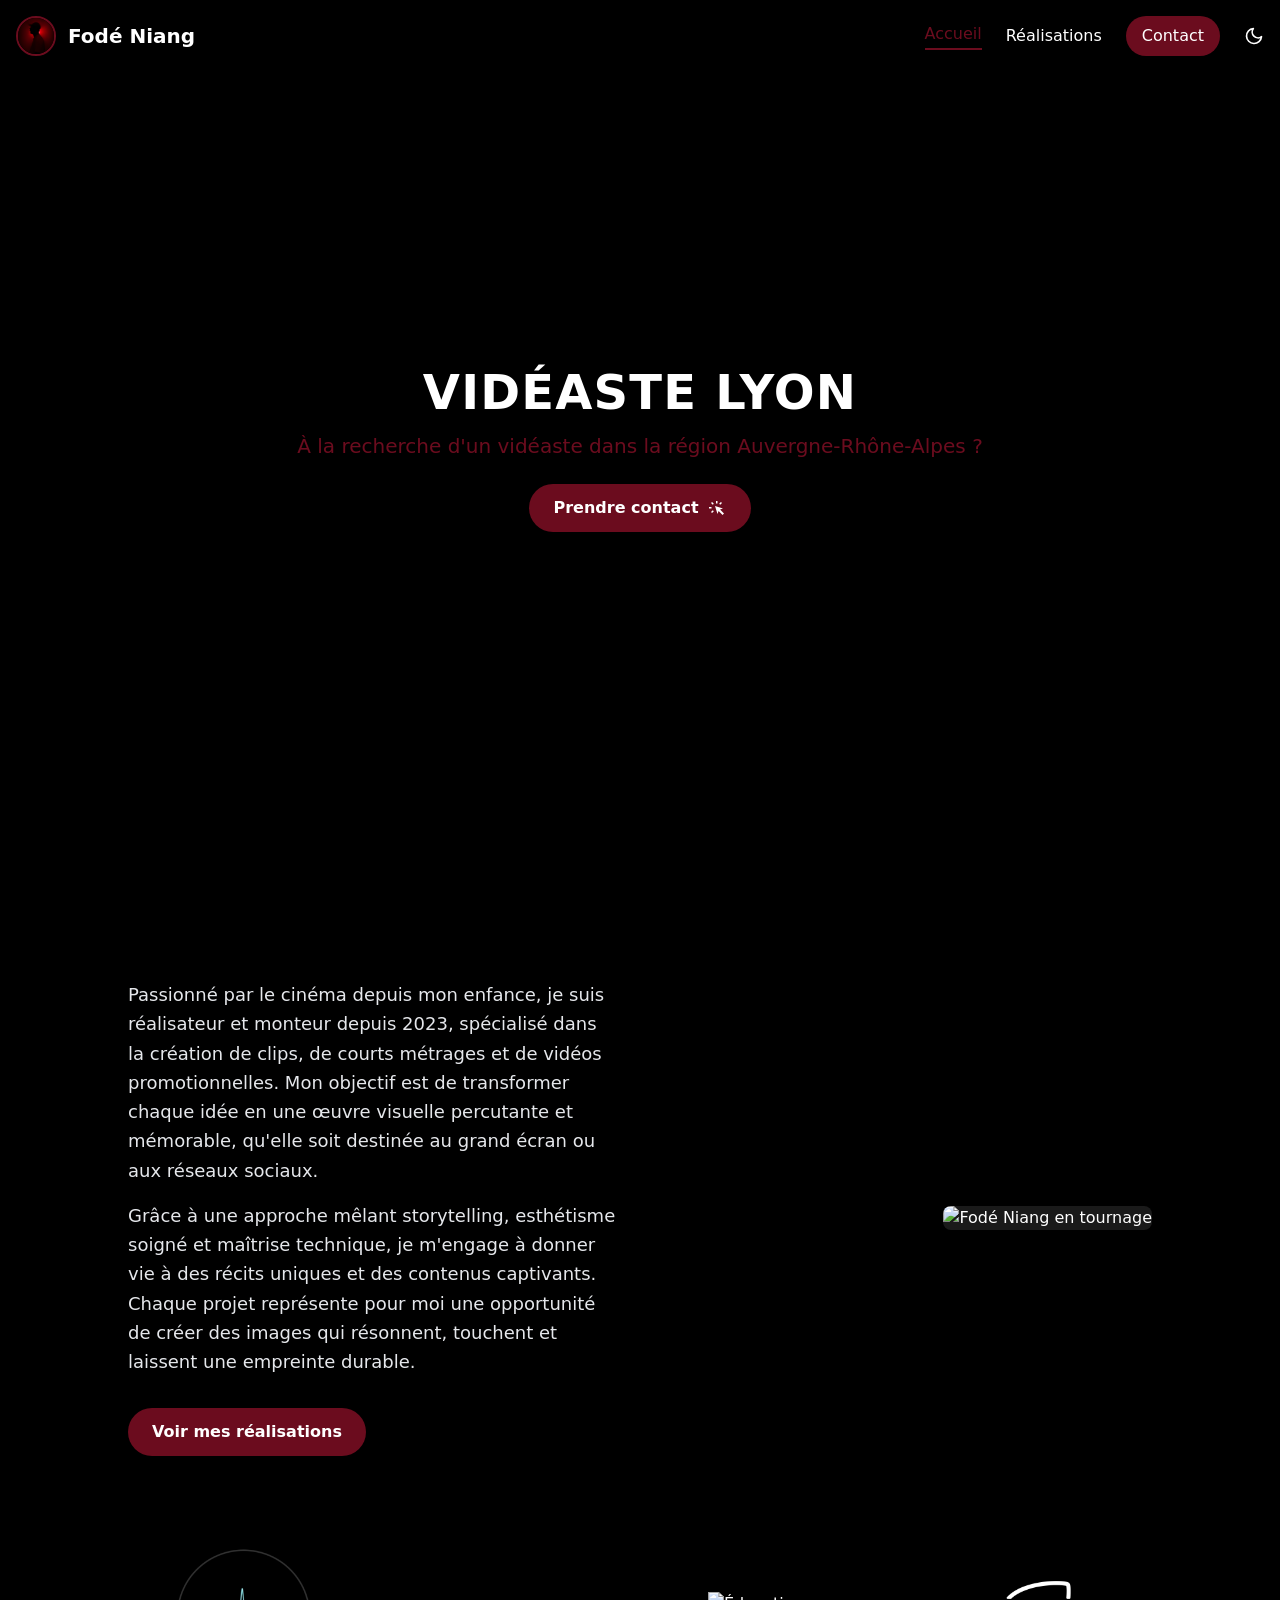
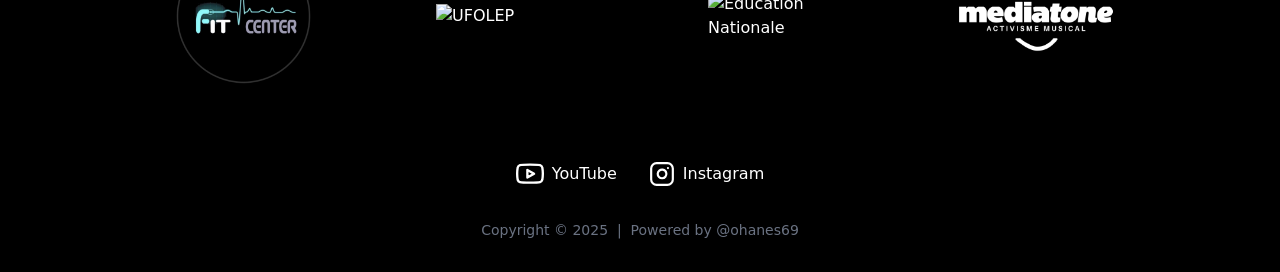
==== commit bb0e01ea: "final version" ====
--- a/src/index.html
+++ b/src/index.html
@@ -2,6 +2,7 @@
 <html lang="fr">
 <head>
   <meta charset="UTF-8">
+  <meta name="google-site-verification" content="EcpPIIVXHF9FqYo7s1cDtnn0HcYt27RDTJqj7fVV_MY" />
   <title>Fodé Niang - Réalisateur & Monteur</title>
   <link rel="icon" type="image/png" href="./favicon/favicon-32x32.png" sizes="32x32" />
   <link rel="icon" type="image/png" href="./favicon/favicon-96x96.png" sizes="96x96" />
@@ -51,7 +52,7 @@
           id="heroVideo"
           class="w-full h-full object-cover pointer-events-none"
           tabindex="-1">
-          <source src="https://foden.s3.fr-par.scw.cloud/bandeausitev3.mp4" type="video/mp4">
+          <source src="https://foden.s3.fr-par.scw.cloud/BANDEAUSITEV4MP.mp4" type="video/mp4">
         </video>
         <!-- Overlay sombre -->
         <div class="absolute inset-0 bg-black/50"></div>
@@ -71,29 +72,29 @@
     </section>
 
     <!-- 2ème section : Présentation -->
-    <section class="min-h-screen flex items-center justify-center px-6 lg:px-32 py-20">
-      <div class="container mx-auto grid grid-cols-1 lg:grid-cols-2 gap-12 items-center">
+    <section class="flex items-center justify-center px-6 lg:px-16 py-20">
+      <div class="w-full max-w-5xl 2xl:max-w-screen-2xl grid grid-cols-1 lg:grid-cols-2 gap-12 items-center">
         <!-- Texte -->
         <div>
-          <p class="text-lg leading-relaxed text-gray-200 mb-4">
+          <p class="text-lg 2xl:text-3xl leading-relaxed text-gray-200 mb-4">
             Passionné par le cinéma depuis mon enfance, je suis réalisateur et monteur depuis 2023, spécialisé dans la création de clips, de courts métrages et de vidéos promotionnelles. Mon objectif est de transformer chaque idée en une œuvre visuelle percutante et mémorable, qu'elle soit destinée au grand écran ou aux réseaux sociaux.
           </p>
-          <p class="text-lg leading-relaxed text-gray-200 mb-8">
+          <p class="text-lg 2xl:text-3xl leading-relaxed text-gray-200 mb-8">
             Grâce à une approche mêlant storytelling, esthétisme soigné et maîtrise technique, je m'engage à donner vie à des récits uniques et des contenus captivants. Chaque projet représente pour moi une opportunité de créer des images qui résonnent, touchent et laissent une empreinte durable.
           </p>
-          <a href="realisations.html" class="inline-block px-6 py-3 bg-bordeaux text-white rounded-full font-semibold hover:bg-bordeaux-dark transition">
+          <a href="realisations.html" class="inline-block px-6 py-3 bg-bordeaux text-white rounded-full font-semibold hover:bg-bordeaux-dark transition 2xl:text-xl">
             Voir mes réalisations
           </a>
         </div>
         <!-- Photo -->
         <div class="flex justify-center lg:justify-end">
-          <img src="./content/IMG_8594.JPG" alt="Fodé Niang en tournage" class="rounded-lg shadow-lg max-w-full h-auto max-h-[600px] object-cover">
+          <img src="./content/IMG_8594.JPG" alt="Fodé Niang en tournage" class="rounded-lg shadow-lg max-w-full h-auto max-h-[600px] 2xl:max-h-[900px] object-cover">
         </div>
       </div>
     </section>
 
     <!-- 3ème section : Partenaires & footer -->
-    <section class="bg-white py-16 px-6 lg:px-12">
+    <section class="bg-white px-6 lg:px-12">
       <div class="max-w-5xl mx-auto">
         <!-- Logos -->
         <div class="grid grid-cols-2 lg:grid-cols-4 gap-8 items-center mb-16">
@@ -122,7 +123,7 @@
           </a>
         </div>
         <!-- Copyright -->
-        <p class="text-center text-gray-500 text-sm">
+        <p class="text-center text-gray-500 text-sm mb-8">
           Copyright &copy; 2025 &nbsp;|&nbsp; Powered by <a href="https://www.instagram.com/ohanes69/" target="_blank" class="text-gray-500 hover:text-bordeaux transition">@ohanes69</a>
         </p>
       </div>
--- a/src/public/output.css
+++ b/src/public/output.css
@@ -526,9 +526,6 @@
   .pointer-events-none {
     pointer-events: none;
   }
-  .visible {
-    visibility: visible;
-  }
   .absolute {
     position: absolute;
   }
@@ -544,15 +541,9 @@
   .top-0 {
     top: calc(var(--spacing) * 0);
   }
-  .top-4 {
-    top: calc(var(--spacing) * 4);
-  }
   .right-0 {
     right: calc(var(--spacing) * 0);
   }
-  .right-4 {
-    right: calc(var(--spacing) * 4);
-  }
   .left-0 {
     left: calc(var(--spacing) * 0);
   }
@@ -562,15 +553,6 @@
   .z-5 {
     z-index: 5;
   }
-  .z-7 {
-    z-index: 7;
-  }
-  .z-8 {
-    z-index: 8;
-  }
-  .z-9 {
-    z-index: 9;
-  }
   .z-10 {
     z-index: 10;
   }
@@ -598,30 +580,36 @@
   .m-1 {
     margin: calc(var(--spacing) * 1);
   }
-  .m-2 {
-    margin: calc(var(--spacing) * 2);
-  }
-  .m-4 {
-    margin: calc(var(--spacing) * 4);
-  }
   .m-5 {
     margin: calc(var(--spacing) * 5);
   }
   .mx-auto {
     margin-inline: auto;
   }
-  .mt-14 {
-    margin-top: calc(var(--spacing) * 14);
+  .mt-2 {
+    margin-top: calc(var(--spacing) * 2);
+  }
+  .mt-4 {
+    margin-top: calc(var(--spacing) * 4);
+  }
+  .mt-8 {
+    margin-top: calc(var(--spacing) * 8);
+  }
+  .mt-10 {
+    margin-top: calc(var(--spacing) * 10);
   }
   .mt-16 {
     margin-top: calc(var(--spacing) * 16);
   }
-  .mb-1 {
-    margin-bottom: calc(var(--spacing) * 1);
+  .mt-20 {
+    margin-top: calc(var(--spacing) * 20);
   }
   .mb-2 {
     margin-bottom: calc(var(--spacing) * 2);
   }
+  .mb-3 {
+    margin-bottom: calc(var(--spacing) * 3);
+  }
   .mb-4 {
     margin-bottom: calc(var(--spacing) * 4);
   }
@@ -631,12 +619,12 @@
   .mb-8 {
     margin-bottom: calc(var(--spacing) * 8);
   }
-  .mb-12 {
-    margin-bottom: calc(var(--spacing) * 12);
-  }
   .mb-16 {
     margin-bottom: calc(var(--spacing) * 16);
   }
+  .ml-auto {
+    margin-left: auto;
+  }
   .block {
     display: block;
   }
@@ -655,21 +643,21 @@
   .inline-flex {
     display: inline-flex;
   }
-  .aspect-video {
-    aspect-ratio: var(--aspect-video);
-  }
-  .h-5 {
-    height: calc(var(--spacing) * 5);
-  }
-  .h-6 {
-    height: calc(var(--spacing) * 6);
-  }
   .h-10 {
     height: calc(var(--spacing) * 10);
   }
+  .h-16 {
+    height: calc(var(--spacing) * 16);
+  }
+  .h-\[30vh\] {
+    height: 30vh;
+  }
   .h-\[40vh\] {
     height: 40vh;
   }
+  .h-\[60vh\] {
+    height: 60vh;
+  }
   .h-\[80vh\] {
     height: 80vh;
   }
@@ -685,21 +673,15 @@
   .max-h-\[600px\] {
     max-height: 600px;
   }
-  .min-h-64 {
-    min-height: calc(var(--spacing) * 64);
-  }
   .min-h-screen {
     min-height: 100vh;
   }
-  .w-2 {
-    width: calc(var(--spacing) * 2);
-  }
-  .w-7 {
-    width: calc(var(--spacing) * 7);
-  }
   .w-10 {
     width: calc(var(--spacing) * 10);
   }
+  .w-16 {
+    width: calc(var(--spacing) * 16);
+  }
   .w-24 {
     width: calc(var(--spacing) * 24);
   }
@@ -712,18 +694,24 @@
   .w-full {
     width: 100%;
   }
+  .max-w-2xl {
+    max-width: var(--container-2xl);
+  }
+  .max-w-3xl {
+    max-width: var(--container-3xl);
+  }
   .max-w-5xl {
     max-width: var(--container-5xl);
   }
   .max-w-6xl {
     max-width: var(--container-6xl);
   }
-  .max-w-7xl {
-    max-width: var(--container-7xl);
-  }
   .max-w-full {
     max-width: 100%;
   }
+  .max-w-xl {
+    max-width: var(--container-xl);
+  }
   .flex-1 {
     flex: 1;
   }
@@ -772,24 +760,17 @@
   .gap-12 {
     gap: calc(var(--spacing) * 12);
   }
-  .space-y-5 {
-    :where(& > :not(:last-child)) {
-      --tw-space-y-reverse: 0;
-      margin-block-start: calc(calc(var(--spacing) * 5) * var(--tw-space-y-reverse));
-      margin-block-end: calc(calc(var(--spacing) * 5) * calc(1 - var(--tw-space-y-reverse)));
-    }
-  }
   .overflow-hidden {
     overflow: hidden;
   }
-  .rounded-2xl {
-    border-radius: var(--radius-2xl);
-  }
   .rounded-full {
     border-radius: calc(infinity * 1px);
   }
   .rounded-lg {
     border-radius: var(--radius-lg);
+  }
+  .rounded-sm {
+    border-radius: var(--radius-sm);
   }
   .border {
     border-style: var(--tw-border-style);
@@ -809,44 +790,35 @@
   .border-gray-700 {
     border-color: var(--color-gray-700);
   }
-  .border-gray-800 {
-    border-color: var(--color-gray-800);
-  }
   .bg-black {
     background-color: var(--color-black);
   }
-  .bg-black\/5 {
-    background-color: color-mix(in oklab, var(--color-black) 5%, transparent);
+  .bg-black\/30 {
+    background-color: color-mix(in oklab, var(--color-black) 30%, transparent);
   }
   .bg-black\/50 {
     background-color: color-mix(in oklab, var(--color-black) 50%, transparent);
   }
+  .bg-black\/60 {
+    background-color: color-mix(in oklab, var(--color-black) 60%, transparent);
+  }
   .bg-bordeaux {
     background-color: var(--color-bordeaux);
   }
-  .bg-gray-900 {
-    background-color: var(--color-gray-900);
-  }
   .bg-white {
     background-color: var(--color-white);
   }
+  .bg-white\/20 {
+    background-color: color-mix(in oklab, var(--color-white) 20%, transparent);
+  }
   .object-cover {
     object-fit: cover;
   }
   .p-2 {
     padding: calc(var(--spacing) * 2);
   }
-  .p-3 {
-    padding: calc(var(--spacing) * 3);
-  }
-  .p-5 {
-    padding: calc(var(--spacing) * 5);
-  }
-  .p-7 {
-    padding: calc(var(--spacing) * 7);
-  }
-  .p-8 {
-    padding: calc(var(--spacing) * 8);
+  .px-2 {
+    padding-inline: calc(var(--spacing) * 2);
   }
   .px-4 {
     padding-inline: calc(var(--spacing) * 4);
@@ -854,6 +826,9 @@
   .px-6 {
     padding-inline: calc(var(--spacing) * 6);
   }
+  .px-8 {
+    padding-inline: calc(var(--spacing) * 8);
+  }
   .py-2 {
     padding-block: calc(var(--spacing) * 2);
   }
@@ -866,38 +841,39 @@
   .py-6 {
     padding-block: calc(var(--spacing) * 6);
   }
-  .py-12 {
-    padding-block: calc(var(--spacing) * 12);
-  }
   .py-16 {
     padding-block: calc(var(--spacing) * 16);
   }
   .py-20 {
     padding-block: calc(var(--spacing) * 20);
   }
+  .pt-16 {
+    padding-top: calc(var(--spacing) * 16);
+  }
   .pt-20 {
     padding-top: calc(var(--spacing) * 20);
   }
   .pb-0\.5 {
     padding-bottom: calc(var(--spacing) * 0.5);
   }
-  .pb-12 {
-    padding-bottom: calc(var(--spacing) * 12);
-  }
   .text-center {
     text-align: center;
   }
   .font-sans {
     font-family: var(--font-sans);
-  }
-  .text-2xl {
-    font-size: var(--text-2xl);
-    line-height: var(--tw-leading, var(--text-2xl--line-height));
   }
   .text-3xl {
     font-size: var(--text-3xl);
     line-height: var(--tw-leading, var(--text-3xl--line-height));
   }
+  .text-4xl {
+    font-size: var(--text-4xl);
+    line-height: var(--tw-leading, var(--text-4xl--line-height));
+  }
+  .text-base {
+    font-size: var(--text-base);
+    line-height: var(--tw-leading, var(--text-base--line-height));
+  }
   .text-lg {
     font-size: var(--text-lg);
     line-height: var(--tw-leading, var(--text-lg--line-height));
@@ -906,18 +882,26 @@
     font-size: var(--text-sm);
     line-height: var(--tw-leading, var(--text-sm--line-height));
   }
-  .text-xl {
-    font-size: var(--text-xl);
-    line-height: var(--tw-leading, var(--text-xl--line-height));
+  .leading-none {
+    --tw-leading: 1;
+    line-height: 1;
   }
   .leading-relaxed {
     --tw-leading: var(--leading-relaxed);
     line-height: var(--leading-relaxed);
   }
+  .leading-tight {
+    --tw-leading: var(--leading-tight);
+    line-height: var(--leading-tight);
+  }
   .font-extrabold {
     --tw-font-weight: var(--font-weight-extrabold);
     font-weight: var(--font-weight-extrabold);
   }
+  .font-light {
+    --tw-font-weight: var(--font-weight-light);
+    font-weight: var(--font-weight-light);
+  }
   .font-medium {
     --tw-font-weight: var(--font-weight-medium);
     font-weight: var(--font-weight-medium);
@@ -939,6 +923,9 @@
   .text-gray-200 {
     color: var(--color-gray-200);
   }
+  .text-gray-300 {
+    color: var(--color-gray-300);
+  }
   .text-gray-400 {
     color: var(--color-gray-400);
   }
@@ -956,20 +943,17 @@
       color: var(--color-gray-500);
     }
   }
-  .shadow-2xl {
-    --tw-shadow: 0 25px 50px -12px var(--tw-shadow-color, rgb(0 0 0 / 0.25));
-    box-shadow: var(--tw-inset-shadow), var(--tw-inset-ring-shadow), var(--tw-ring-offset-shadow), var(--tw-ring-shadow), var(--tw-shadow);
-  }
   .shadow-lg {
     --tw-shadow: 0 10px 15px -3px var(--tw-shadow-color, rgb(0 0 0 / 0.1)), 0 4px 6px -4px var(--tw-shadow-color, rgb(0 0 0 / 0.1));
     box-shadow: var(--tw-inset-shadow), var(--tw-inset-ring-shadow), var(--tw-ring-offset-shadow), var(--tw-ring-shadow), var(--tw-shadow);
   }
-  .invert {
-    --tw-invert: invert(100%);
-    filter: var(--tw-blur,) var(--tw-brightness,) var(--tw-contrast,) var(--tw-grayscale,) var(--tw-hue-rotate,) var(--tw-invert,) var(--tw-saturate,) var(--tw-sepia,) var(--tw-drop-shadow,);
-  }
   .filter {
     filter: var(--tw-blur,) var(--tw-brightness,) var(--tw-contrast,) var(--tw-grayscale,) var(--tw-hue-rotate,) var(--tw-invert,) var(--tw-saturate,) var(--tw-sepia,) var(--tw-drop-shadow,);
+  }
+  .backdrop-blur-sm {
+    --tw-backdrop-blur: blur(var(--blur-sm));
+    -webkit-backdrop-filter: var(--tw-backdrop-blur,) var(--tw-backdrop-brightness,) var(--tw-backdrop-contrast,) var(--tw-backdrop-grayscale,) var(--tw-backdrop-hue-rotate,) var(--tw-backdrop-invert,) var(--tw-backdrop-opacity,) var(--tw-backdrop-saturate,) var(--tw-backdrop-sepia,);
+    backdrop-filter: var(--tw-backdrop-blur,) var(--tw-backdrop-brightness,) var(--tw-backdrop-contrast,) var(--tw-backdrop-grayscale,) var(--tw-backdrop-hue-rotate,) var(--tw-backdrop-invert,) var(--tw-backdrop-opacity,) var(--tw-backdrop-saturate,) var(--tw-backdrop-sepia,);
   }
   .transition {
     transition-property: color, background-color, border-color, outline-color, text-decoration-color, fill, stroke, --tw-gradient-from, --tw-gradient-via, --tw-gradient-to, opacity, box-shadow, transform, translate, scale, rotate, filter, -webkit-backdrop-filter, backdrop-filter;
@@ -984,9 +968,6 @@
   .duration-300 {
     --tw-duration: 300ms;
     transition-duration: 300ms;
-  }
-  .\[e\:K�\16 H�׭3\] {
-    e: K�H�׭3;
   }
   .hover\:scale-105 {
     &:hover {
@@ -1037,6 +1018,11 @@
       outline-style: none;
     }
   }
+  .sm\:mt-8 {
+    @media (width >= 40rem) {
+      margin-top: calc(var(--spacing) * 8);
+    }
+  }
   .sm\:inline {
     @media (width >= 40rem) {
       display: inline;
@@ -1067,6 +1053,11 @@
       width: calc(var(--spacing) * 40);
     }
   }
+  .sm\:grid-cols-1 {
+    @media (width >= 40rem) {
+      grid-template-columns: repeat(1, minmax(0, 1fr));
+    }
+  }
   .sm\:grid-cols-2 {
     @media (width >= 40rem) {
       grid-template-columns: repeat(2, minmax(0, 1fr));
@@ -1087,9 +1078,9 @@
       padding: calc(var(--spacing) * 6);
     }
   }
-  .sm\:px-8 {
-    @media (width >= 40rem) {
-      padding-inline: calc(var(--spacing) * 8);
+  .sm\:px-16 {
+    @media (width >= 40rem) {
+      padding-inline: calc(var(--spacing) * 16);
     }
   }
   .sm\:text-5xl {
@@ -1108,6 +1099,16 @@
     @media (width >= 40rem) {
       font-size: var(--text-xl);
       line-height: var(--tw-leading, var(--text-xl--line-height));
+    }
+  }
+  .md\:h-\[0vh\] {
+    @media (width >= 48rem) {
+      height: 0vh;
+    }
+  }
+  .md\:h-\[40vh\] {
+    @media (width >= 48rem) {
+      height: 40vh;
     }
   }
   .md\:h-\[60vh\] {
@@ -1115,9 +1116,9 @@
       height: 60vh;
     }
   }
-  .lg\:w-1\/2 {
-    @media (width >= 64rem) {
-      width: calc(1/2 * 100%);
+  .md\:h-\[80vh\] {
+    @media (width >= 48rem) {
+      height: 80vh;
     }
   }
   .lg\:grid-cols-2 {
@@ -1130,11 +1131,6 @@
       grid-template-columns: repeat(4, minmax(0, 1fr));
     }
   }
-  .lg\:flex-row {
-    @media (width >= 64rem) {
-      flex-direction: row;
-    }
-  }
   .lg\:justify-end {
     @media (width >= 64rem) {
       justify-content: flex-end;
@@ -1145,9 +1141,105 @@
       padding-inline: calc(var(--spacing) * 12);
     }
   }
+  .lg\:px-16 {
+    @media (width >= 64rem) {
+      padding-inline: calc(var(--spacing) * 16);
+    }
+  }
+  .lg\:px-24 {
+    @media (width >= 64rem) {
+      padding-inline: calc(var(--spacing) * 24);
+    }
+  }
   .lg\:px-32 {
     @media (width >= 64rem) {
       padding-inline: calc(var(--spacing) * 32);
+    }
+  }
+  .lg\:text-6xl {
+    @media (width >= 64rem) {
+      font-size: var(--text-6xl);
+      line-height: var(--tw-leading, var(--text-6xl--line-height));
+    }
+  }
+  .xl\:max-w-7xl {
+    @media (width >= 80rem) {
+      max-width: var(--container-7xl);
+    }
+  }
+  .\32 xl\:h-\[600px\] {
+    @media (width >= 96rem) {
+      height: 600px;
+    }
+  }
+  .\32 xl\:h-\[800\] {
+    @media (width >= 96rem) {
+      height: 800;
+    }
+  }
+  .\32 xl\:h-\[800px\] {
+    @media (width >= 96rem) {
+      height: 800px;
+    }
+  }
+  .\32 xl\:max-h-\[900px\] {
+    @media (width >= 96rem) {
+      max-height: 900px;
+    }
+  }
+  .\32 xl\:max-w-7 {
+    @media (width >= 96rem) {
+      max-width: calc(var(--spacing) * 7);
+    }
+  }
+  .\32 xl\:max-w-7xl {
+    @media (width >= 96rem) {
+      max-width: var(--container-7xl);
+    }
+  }
+  .\32 xl\:max-w-8 {
+    @media (width >= 96rem) {
+      max-width: calc(var(--spacing) * 8);
+    }
+  }
+  .\32 xl\:max-w-screen-2xl {
+    @media (width >= 96rem) {
+      max-width: var(--breakpoint-2xl);
+    }
+  }
+  .\32 xl\:py-32 {
+    @media (width >= 96rem) {
+      padding-block: calc(var(--spacing) * 32);
+    }
+  }
+  .\32 xl\:text-2xl {
+    @media (width >= 96rem) {
+      font-size: var(--text-2xl);
+      line-height: var(--tw-leading, var(--text-2xl--line-height));
+    }
+  }
+  .\32 xl\:text-3xl {
+    @media (width >= 96rem) {
+      font-size: var(--text-3xl);
+      line-height: var(--tw-leading, var(--text-3xl--line-height));
+    }
+  }
+  .\32 xl\:text-4xl {
+    @media (width >= 96rem) {
+      font-size: var(--text-4xl);
+      line-height: var(--tw-leading, var(--text-4xl--line-height));
+    }
+  }
+  .\32 xl\:text-5xl {
+    @media (width >= 96rem) {
+      font-size: var(--text-5xl);
+      line-height: var(--tw-leading, var(--text-5xl--line-height));
+    }
+  }
+  .\32 xl\:text-xl {
+    @media (width >= 96rem) {
+      font-size: var(--text-xl);
+      line-height: var(--tw-leading, var(--text-xl--line-height));
     }
   }
 }
@@ -1202,11 +1294,6 @@
   inherits: false;
   initial-value: skewY(0);
 }
-@property --tw-space-y-reverse {
-  syntax: "*";
-  inherits: false;
-  initial-value: 0;
-}
 @property --tw-border-style {
   syntax: "*";
   inherits: false;
@@ -1315,6 +1402,42 @@
   syntax: "*";
   inherits: false;
 }
+@property --tw-backdrop-blur {
+  syntax: "*";
+  inherits: false;
+}
+@property --tw-backdrop-brightness {
+  syntax: "*";
+  inherits: false;
+}
+@property --tw-backdrop-contrast {
+  syntax: "*";
+  inherits: false;
+}
+@property --tw-backdrop-grayscale {
+  syntax: "*";
+  inherits: false;
+}
+@property --tw-backdrop-hue-rotate {
+  syntax: "*";
+  inherits: false;
+}
+@property --tw-backdrop-invert {
+  syntax: "*";
+  inherits: false;
+}
+@property --tw-backdrop-opacity {
+  syntax: "*";
+  inherits: false;
+}
+@property --tw-backdrop-saturate {
+  syntax: "*";
+  inherits: false;
+}
+@property --tw-backdrop-sepia {
+  syntax: "*";
+  inherits: false;
+}
 @property --tw-duration {
   syntax: "*";
   inherits: false;
